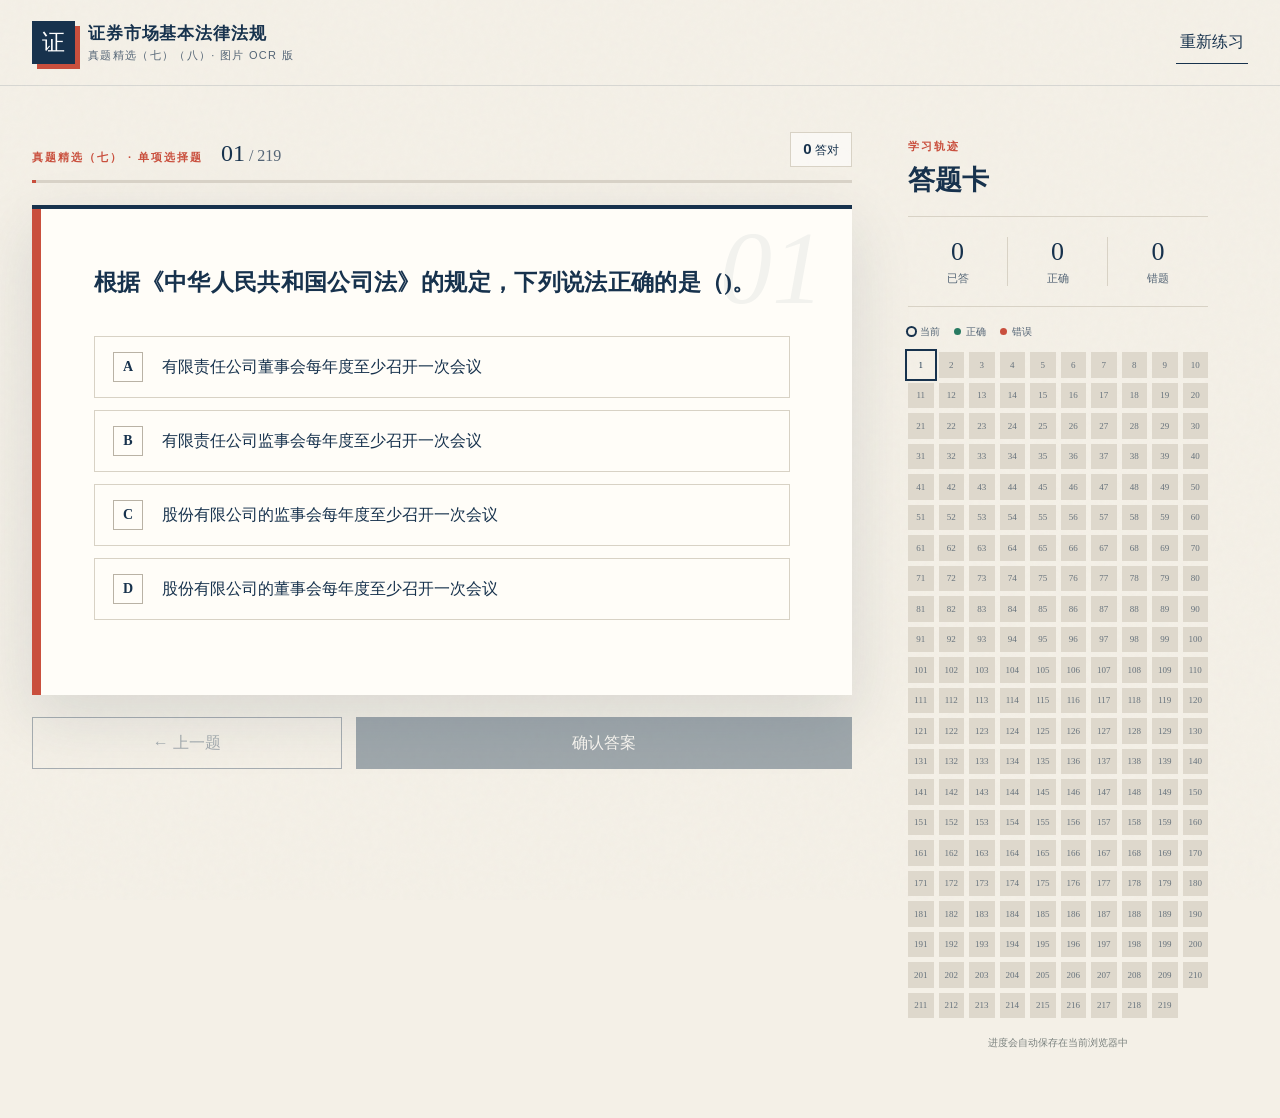
==== index.html @ a9a75b86 "Fix missing options and question 11 entries" ====
<!doctype html>
<html lang="zh-CN">
<head>
  <meta charset="UTF-8" />
  <meta name="viewport" content="width=device-width, initial-scale=1.0" />
  <meta name="theme-color" content="#17324d" />
  <title>证券市场基本法律法规 · 真题精选七八</title>
  <link rel="stylesheet" href="styles.css?v=4" />
</head>
<body>
  <div class="paper-noise" aria-hidden="true"></div>
  <header class="topbar">
    <a class="brand" href="#" aria-label="返回第一题">
      <span class="brand-mark">证</span>
      <span><strong>证券市场基本法律法规</strong><small>真题精选（七）（八）· 图片 OCR 版</small></span>
    </a>
    <div class="header-actions">
      <button class="text-button" id="resetBtn" type="button">重新练习</button>
      <button class="icon-button mobile-only" id="sheetBtn" type="button" aria-label="打开答题卡">☷</button>
    </div>
  </header>

  <main class="app-shell">
    <section class="quiz-panel">
      <div class="progress-row">
        <div>
          <span class="eyebrow" id="category">单项选择题</span>
          <span class="question-count"><b id="currentNo">01</b> / 219</span>
        </div>
        <div class="score-pill"><span id="correctCount">0</span> 答对</div>
      </div>
      <div class="progress-track" aria-label="答题进度"><div id="progressBar"></div></div>

      <article class="question-card" id="questionCard">
        <div class="question-number" aria-hidden="true" id="bigNo">01</div>
        <h1 id="questionText"></h1>
        <div class="options" id="options" role="radiogroup" aria-label="请选择答案"></div>

        <div class="feedback" id="feedback" hidden>
          <div class="feedback-title">
            <span class="feedback-icon" id="feedbackIcon"></span>
            <div><strong id="feedbackHeading"></strong><small id="answerLine"></small></div>
          </div>
          <section class="analysis-module">
            <span class="module-kicker">第二模块 · 原题解析</span>
            <p id="analysisText"></p>
          </section>
          <section class="glossary-module" aria-labelledby="glossaryTitle">
            <div class="glossary-head">
              <div><span class="module-kicker">第三模块 · 专业名词白话讲堂</span><h2 id="glossaryTitle">把术语翻译成人话</h2></div>
              <span class="beginner-badge">新手友好</span>
            </div>
            <div class="glossary-cards" id="glossaryCards"></div>
          </section>
        </div>
      </article>

      <div class="quiz-actions">
        <button class="secondary-button" id="prevBtn" type="button">← 上一题</button>
        <button class="primary-button" id="submitBtn" type="button" disabled>确认答案</button>
        <button class="primary-button" id="nextBtn" type="button" hidden>下一题 →</button>
      </div>
    </section>

    <aside class="answer-sheet" id="answerSheet" aria-label="答题卡">
      <div class="sheet-head">
        <div><span class="eyebrow">学习轨迹</span><h2>答题卡</h2></div>
        <button class="icon-button mobile-only" id="closeSheetBtn" type="button" aria-label="关闭答题卡">×</button>
      </div>
      <div class="stats">
        <div><b id="answeredStat">0</b><span>已答</span></div>
        <div><b id="rightStat">0</b><span>正确</span></div>
        <div><b id="wrongStat">0</b><span>错题</span></div>
      </div>
      <div class="legend"><span><i class="dot current"></i>当前</span><span><i class="dot right"></i>正确</span><span><i class="dot wrong"></i>错误</span></div>
      <nav class="question-grid" id="questionGrid" aria-label="题目列表"></nav>
      <p class="sheet-note">进度会自动保存在当前浏览器中</p>
    </aside>
  </main>

  <div class="overlay" id="overlay" hidden></div>
  <div class="toast" id="toast" role="status" aria-live="polite"></div>
  <script src="data.js?v=6"></script>
  <script src="glossary.js?v=6"></script>
  <script src="app.js?v=6"></script>
</body>
</html>
---- styles.css ----
:root {
  --ink: #17324d;
  --ink-soft: #536475;
  --paper: #f4f0e7;
  --card: #fffdf8;
  --line: #d8d2c5;
  --accent: #c94f3d;
  --accent-dark: #9d3427;
  --success: #287a61;
  --success-bg: #e8f4ee;
  --error-bg: #faece8;
  --shadow: 0 22px 60px rgba(26, 45, 61, .12);
}

* { box-sizing: border-box; }
html { scroll-behavior: smooth; }
body {
  margin: 0;
  color: var(--ink);
  background: var(--paper);
  font-family: "Noto Sans SC", "Microsoft YaHei", sans-serif;
  min-height: 100vh;
}
button { font: inherit; }
button:focus-visible, a:focus-visible { outline: 3px solid rgba(201,79,61,.3); outline-offset: 3px; }

.paper-noise {
  position: fixed; inset: 0; pointer-events: none; opacity: .3;
  background-image: url("data:image/svg+xml,%3Csvg viewBox='0 0 180 180' xmlns='http://www.w3.org/2000/svg'%3E%3Cfilter id='n'%3E%3CfeTurbulence type='fractalNoise' baseFrequency='.8' numOctaves='3' stitchTiles='stitch'/%3E%3C/filter%3E%3Crect width='100%25' height='100%25' filter='url(%23n)' opacity='.08'/%3E%3C/svg%3E");
}

.topbar {
  height: 86px; display: flex; align-items: center; justify-content: space-between;
  max-width: 1280px; margin: auto; padding: 0 32px; position: relative; z-index: 5;
  border-bottom: 1px solid rgba(23,50,77,.13);
}
.brand { display: flex; align-items: center; gap: 13px; color: inherit; text-decoration: none; }
.brand-mark {
  width: 43px; height: 43px; display: grid; place-items: center; color: #fff; background: var(--ink);
  font-family: STSong, SimSun, serif; font-size: 23px; box-shadow: 5px 5px 0 var(--accent);
}
.brand strong, .brand small { display: block; }
.brand strong { font: 700 17px STSong, SimSun, serif; letter-spacing: .05em; }
.brand small { margin-top: 3px; color: var(--ink-soft); font-size: 11px; letter-spacing: .12em; }
.header-actions { display: flex; gap: 10px; }
.text-button, .icon-button { border: 0; background: transparent; color: var(--ink); cursor: pointer; }
.text-button { padding: 10px 4px; border-bottom: 1px solid var(--ink); }
.icon-button { width: 42px; height: 42px; font-size: 25px; }

.app-shell {
  position: relative; z-index: 1; max-width: 1280px; margin: 0 auto; padding: 46px 32px 64px;
  display: grid; grid-template-columns: minmax(0, 820px) 300px; gap: 56px; align-items: start;
}
.progress-row { display: flex; align-items: flex-end; justify-content: space-between; margin-bottom: 13px; }
.progress-row > div:first-child { display: flex; align-items: baseline; gap: 18px; }
.eyebrow { color: var(--accent); font-size: 11px; font-weight: 800; letter-spacing: .18em; text-transform: uppercase; }
.question-count { color: var(--ink-soft); font-family: Georgia, serif; }
.question-count b { color: var(--ink); font-size: 24px; font-weight: 500; }
.score-pill { padding: 7px 12px; background: rgba(255,255,255,.55); border: 1px solid var(--line); font-size: 12px; }
.score-pill span { font-weight: 800; font-size: 15px; }
.progress-track { height: 3px; background: #d9d3c8; margin-bottom: 22px; overflow: hidden; }
.progress-track div { width: 1%; height: 100%; background: var(--accent); transition: width .35s ease; }

.question-card {
  position: relative; min-height: 490px; padding: 54px 62px 48px; background: var(--card);
  box-shadow: var(--shadow); border-top: 4px solid var(--ink); overflow: hidden;
}
.question-card::after { content: ""; position: absolute; left: 0; bottom: 0; width: 9px; height: 100%; background: var(--accent); }
.question-number {
  position: absolute; right: 28px; top: 7px; color: rgba(23,50,77,.055);
  font: italic 104px/1 Georgia, serif; pointer-events: none;
}
h1 { position: relative; margin: 0 0 34px; max-width: 690px; font: 700 23px/1.7 STSong, SimSun, serif; letter-spacing: .015em; }
.options { display: grid; gap: 12px; position: relative; }
.option {
  width: 100%; display: grid; grid-template-columns: 36px 1fr; gap: 13px; align-items: center;
  padding: 15px 18px; color: var(--ink); text-align: left; line-height: 1.55; background: transparent;
  border: 1px solid var(--line); cursor: pointer; transition: transform .16s ease, border-color .16s, background .16s;
}
.option:hover:not(:disabled) { transform: translateX(5px); border-color: var(--ink); background: #faf7ef; }
.option-key { width: 30px; height: 30px; display: grid; place-items: center; border: 1px solid #b9b2a5; font: 600 14px Georgia, serif; }
.option.selected { border-color: var(--ink); background: #edf1f4; box-shadow: inset 4px 0 var(--ink); }
.option.selected .option-key { color: #fff; background: var(--ink); border-color: var(--ink); }
.option.correct { border-color: var(--success); background: var(--success-bg); box-shadow: inset 4px 0 var(--success); }
.option.correct .option-key { color: #fff; background: var(--success); border-color: var(--success); }
.option.incorrect { border-color: var(--accent); background: var(--error-bg); box-shadow: inset 4px 0 var(--accent); }
.option.incorrect .option-key { color: #fff; background: var(--accent); border-color: var(--accent); }
.option:disabled { cursor: default; }

.feedback { margin-top: 26px; padding: 22px 24px; border-left: 3px solid var(--success); background: var(--success-bg); animation: reveal .35s ease both; }
.feedback.wrong { border-color: var(--accent); background: var(--error-bg); }
.feedback-title { display: flex; gap: 13px; align-items: center; }
.feedback-icon { width: 30px; height: 30px; display: grid; place-items: center; flex: 0 0 auto; color: #fff; background: var(--success); border-radius: 50%; }
.wrong .feedback-icon { background: var(--accent); }
.feedback-title strong, .feedback-title small { display: block; }
.feedback-title strong { font-family: STSong, SimSun, serif; font-size: 18px; }
.feedback-title small { margin-top: 3px; color: var(--ink-soft); }
.feedback p { color: #405363; font-size: 14px; line-height: 1.85; }
.analysis-module { margin-top: 20px; padding-top: 18px; border-top: 1px solid rgba(23,50,77,.14); }
.analysis-module p { margin: 10px 0 0; }
.module-kicker { color: var(--accent-dark); font-size: 10px; font-weight: 800; letter-spacing: .13em; }
.glossary-module { margin: 24px -24px -22px; padding: 24px; background: #f6edcf; border-top: 1px solid #dfcf9f; }
.glossary-head { display: flex; align-items: flex-start; justify-content: space-between; gap: 18px; margin-bottom: 15px; }
.glossary-head h2 { margin: 6px 0 0; font: 700 20px STSong, SimSun, serif; }
.beginner-badge { flex: 0 0 auto; padding: 5px 8px; color: #735e24; background: rgba(255,255,255,.55); border: 1px solid #cfbb7c; font-size: 10px; }
.glossary-cards { display: grid; gap: 10px; }
.term-card { padding: 16px 17px; background: rgba(255,253,248,.72); border: 1px solid #ddcc99; }
.term-title { display: flex; align-items: center; gap: 10px; }
.term-title > span { color: #a68b3f; font: italic 12px Georgia, serif; }
.term-title h3 { margin: 0; font: 700 17px STSong, SimSun, serif; }
.term-card p { margin: 9px 0 0; color: #4b4b3f; line-height: 1.75; }
.term-card p b { color: #6d5a27; }
.term-card .analogy { padding: 9px 11px; background: rgba(218,192,118,.18); border-left: 2px solid #b99b48; }
.source-links {
  display: flex; flex-wrap: wrap; gap: 9px; align-items: center; margin: 15px 0 0;
  padding: 12px 13px; background: rgba(255,255,255,.5); border: 1px dashed #c7b474;
  color: #6a5d36; font-size: 12px; line-height: 1.6;
}
.source-links a {
  padding: 6px 9px; color: #17324d; text-decoration: none; background: #fffaf0;
  border: 1px solid #d6c58f;
}
.source-links a:hover { border-color: var(--ink); box-shadow: inset 0 -2px rgba(23,50,77,.12); }
.source-links span { flex-basis: 100%; color: #7d714b; }
@keyframes reveal { from { opacity: 0; transform: translateY(8px); } }

.quiz-actions { display: grid; grid-template-columns: 1fr 1.6fr; gap: 14px; margin-top: 22px; }
.primary-button, .secondary-button { min-height: 52px; border: 1px solid var(--ink); cursor: pointer; transition: .18s ease; }
.primary-button { color: #fff; background: var(--ink); }
.primary-button:hover:not(:disabled) { background: #234966; transform: translateY(-2px); }
.primary-button:disabled { opacity: .38; cursor: not-allowed; }
.secondary-button { color: var(--ink); background: transparent; }
.secondary-button:hover:not(:disabled) { background: rgba(255,255,255,.55); }
.secondary-button:disabled { opacity: .35; cursor: not-allowed; }

.answer-sheet { position: sticky; top: 28px; padding: 4px 0; }
.sheet-head { display: flex; justify-content: space-between; align-items: start; padding-bottom: 18px; border-bottom: 1px solid var(--line); }
.sheet-head h2 { margin: 8px 0 0; font: 700 27px STSong, SimSun, serif; }
.stats { display: grid; grid-template-columns: repeat(3,1fr); padding: 20px 0; border-bottom: 1px solid var(--line); }
.stats div { text-align: center; border-right: 1px solid var(--line); }
.stats div:last-child { border: 0; }
.stats b, .stats span { display: block; }
.stats b { font: 26px Georgia, serif; }
.stats span { margin-top: 4px; color: var(--ink-soft); font-size: 11px; }
.legend { display: flex; gap: 14px; margin: 18px 0 13px; color: var(--ink-soft); font-size: 10px; }
.dot { display: inline-block; width: 7px; height: 7px; margin-right: 5px; border-radius: 50%; background: #c8c2b7; }
.dot.current { box-shadow: 0 0 0 2px var(--ink); background: transparent; }
.dot.right { background: var(--success); }
.dot.wrong { background: var(--accent); }
.question-grid { display: grid; grid-template-columns: repeat(10, 1fr); gap: 5px; }
.q-dot { aspect-ratio: 1; min-width: 0; padding: 0; border: 0; background: #ded8cc; color: #66727c; font: 9px Georgia, serif; cursor: pointer; }
.q-dot:hover { background: #cbc3b5; }
.q-dot.is-current { outline: 2px solid var(--ink); outline-offset: 1px; background: transparent; color: var(--ink); }
.q-dot.is-right { color: #fff; background: var(--success); }
.q-dot.is-wrong { color: #fff; background: var(--accent); }
.q-dot.is-current.is-right, .q-dot.is-current.is-wrong { outline-color: var(--ink); }
.sheet-note { margin: 18px 0 0; color: #7b827f; font-size: 10px; text-align: center; }
.mobile-only { display: none; }
.overlay { position: fixed; inset: 0; z-index: 8; background: rgba(16,28,38,.46); backdrop-filter: blur(2px); }
.toast { position: fixed; left: 50%; bottom: 28px; z-index: 20; transform: translate(-50%, 20px); padding: 11px 18px; color: #fff; background: var(--ink); opacity: 0; pointer-events: none; transition: .25s; }
.toast.show { opacity: 1; transform: translate(-50%,0); }

@media (max-width: 900px) {
  .mobile-only { display: block; }
  .topbar { height: 74px; padding: 0 20px; }
  .brand strong { font-size: 15px; }
  .app-shell { display: block; padding: 30px 20px 48px; }
  .answer-sheet { position: fixed; top: 0; right: 0; z-index: 10; width: min(86vw, 350px); height: 100vh; padding: 28px 25px; background: var(--paper); transform: translateX(105%); transition: transform .28s ease; overflow-y: auto; }
  .answer-sheet.open { transform: translateX(0); }
  .question-grid { grid-template-columns: repeat(8, 1fr); }
}
@media (max-width: 600px) {
  .brand small { display: none; }
  .text-button { font-size: 12px; }
  .app-shell { padding: 22px 14px 36px; }
  .question-card { min-height: 0; padding: 39px 23px 31px 27px; }
  .question-number { right: 10px; font-size: 72px; }
  h1 { margin-bottom: 25px; font-size: 19px; line-height: 1.65; }
  .option { grid-template-columns: 31px 1fr; gap: 10px; padding: 13px 12px; font-size: 14px; }
  .option-key { width: 27px; height: 27px; }
  .quiz-actions { grid-template-columns: 1fr 1.35fr; }
  .feedback { padding: 18px; }
  .glossary-module { margin: 22px -18px -18px; padding: 20px 18px; }
  .glossary-head { display: block; }
  .beginner-badge { display: inline-block; margin-top: 10px; }
}
@media (prefers-reduced-motion: reduce) { *, *::before, *::after { scroll-behavior: auto !important; transition: none !important; animation: none !important; } }
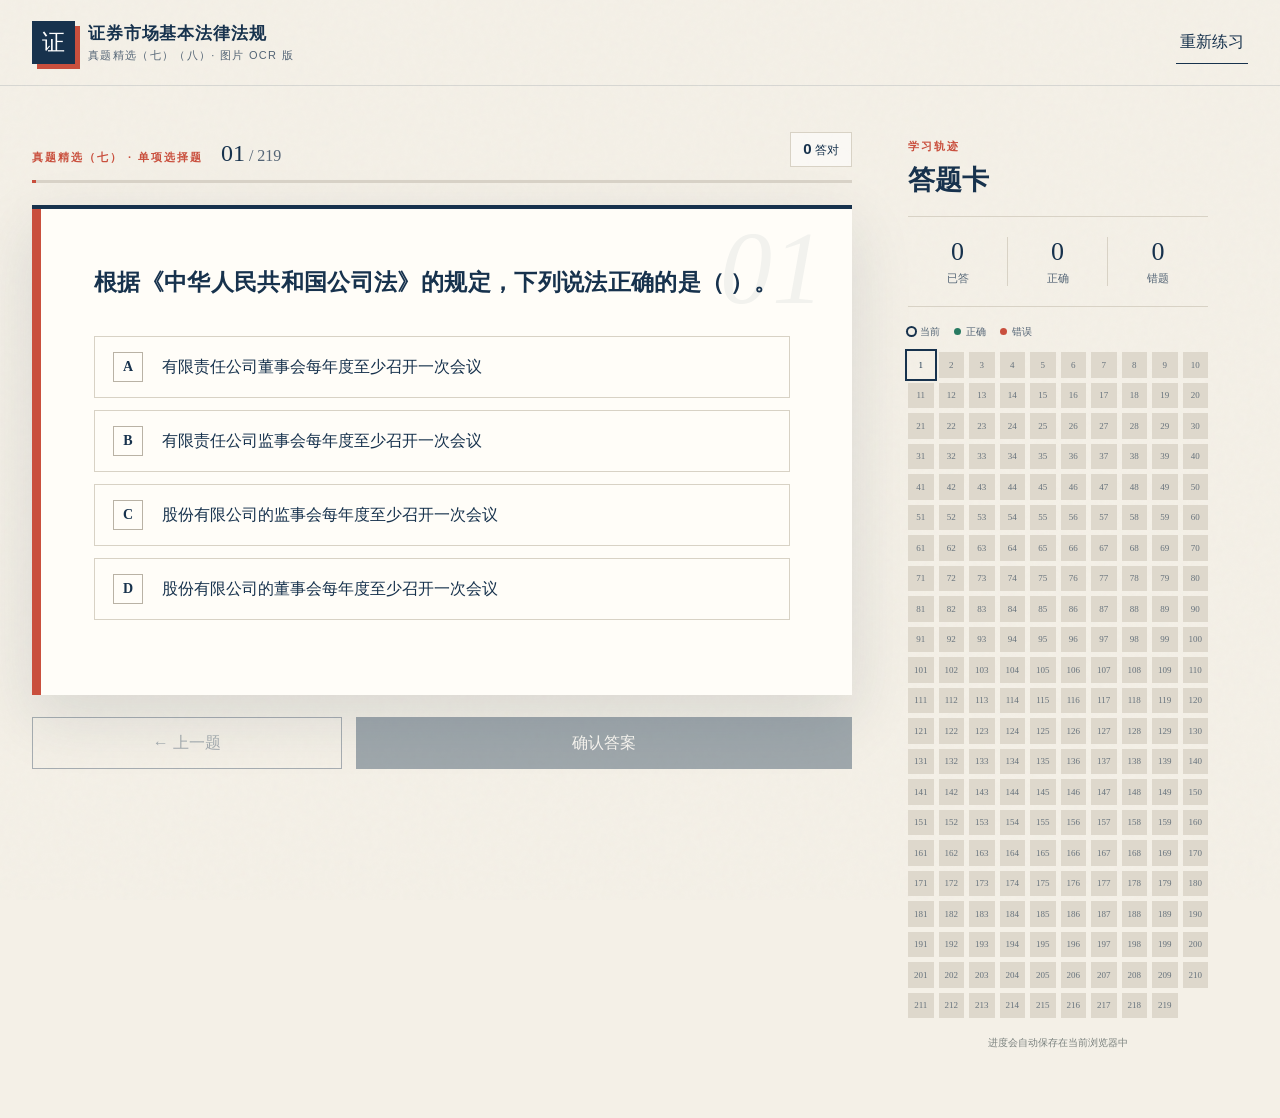
==== commit fcc371bb: "Regenerate aligned explanations for all questions" ====
--- a/index.html
+++ b/index.html
@@ -80,8 +80,8 @@
 
   <div class="overlay" id="overlay" hidden></div>
   <div class="toast" id="toast" role="status" aria-live="polite"></div>
-  <script src="data.js?v=6"></script>
-  <script src="glossary.js?v=6"></script>
-  <script src="app.js?v=6"></script>
+  <script src="data.js?v=10"></script>
+  <script src="glossary.js?v=10"></script>
+  <script src="app.js?v=10"></script>
 </body>
 </html>
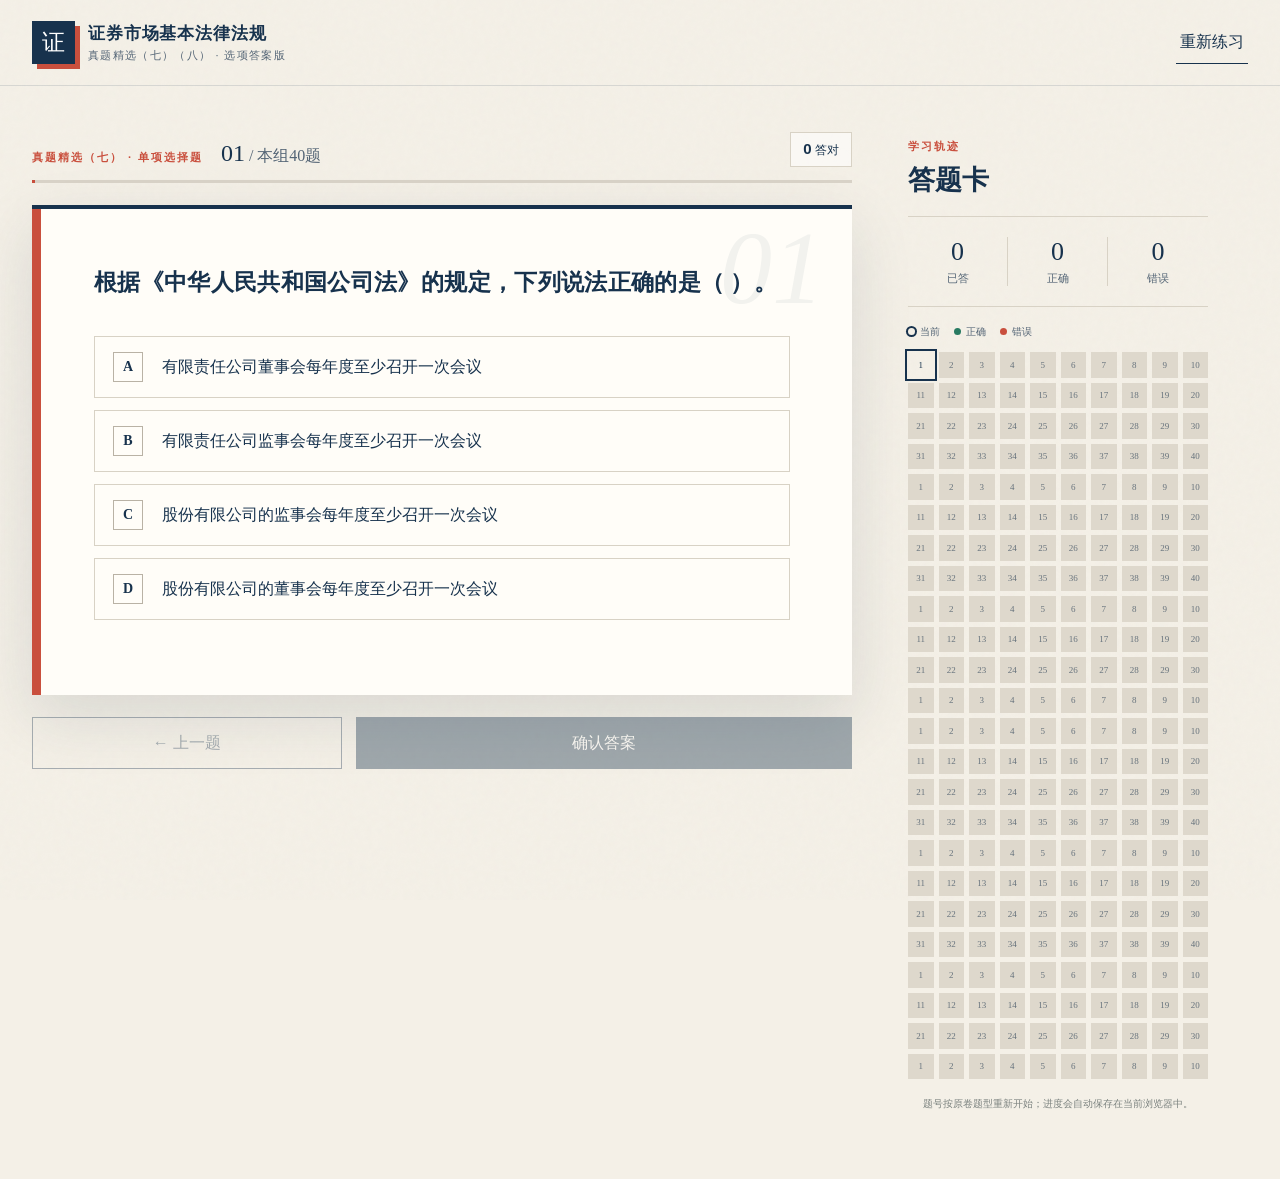
==== commit 12fcd8cd: "Switch quiz to answers-only and restore numbering" ====
--- a/index.html
+++ b/index.html
@@ -5,18 +5,21 @@
   <meta name="viewport" content="width=device-width, initial-scale=1.0" />
   <meta name="theme-color" content="#17324d" />
   <title>证券市场基本法律法规 · 真题精选七八</title>
-  <link rel="stylesheet" href="styles.css?v=4" />
+  <link rel="stylesheet" href="styles.css?v=11" />
 </head>
 <body>
   <div class="paper-noise" aria-hidden="true"></div>
   <header class="topbar">
     <a class="brand" href="#" aria-label="返回第一题">
       <span class="brand-mark">证</span>
-      <span><strong>证券市场基本法律法规</strong><small>真题精选（七）（八）· 图片 OCR 版</small></span>
+      <span>
+        <strong>证券市场基本法律法规</strong>
+        <small>真题精选（七）（八） · 选项答案版</small>
+      </span>
     </a>
     <div class="header-actions">
       <button class="text-button" id="resetBtn" type="button">重新练习</button>
-      <button class="icon-button mobile-only" id="sheetBtn" type="button" aria-label="打开答题卡">☷</button>
+      <button class="icon-button mobile-only" id="sheetBtn" type="button" aria-label="打开答题卡">☰</button>
     </div>
   </header>
 
@@ -25,7 +28,7 @@
       <div class="progress-row">
         <div>
           <span class="eyebrow" id="category">单项选择题</span>
-          <span class="question-count"><b id="currentNo">01</b> / 219</span>
+          <span class="question-count"><b id="currentNo">01</b> / 本组40题</span>
         </div>
         <div class="score-pill"><span id="correctCount">0</span> 答对</div>
       </div>
@@ -39,19 +42,11 @@
         <div class="feedback" id="feedback" hidden>
           <div class="feedback-title">
             <span class="feedback-icon" id="feedbackIcon"></span>
-            <div><strong id="feedbackHeading"></strong><small id="answerLine"></small></div>
+            <div>
+              <strong id="feedbackHeading"></strong>
+              <small id="answerLine"></small>
+            </div>
           </div>
-          <section class="analysis-module">
-            <span class="module-kicker">第二模块 · 原题解析</span>
-            <p id="analysisText"></p>
-          </section>
-          <section class="glossary-module" aria-labelledby="glossaryTitle">
-            <div class="glossary-head">
-              <div><span class="module-kicker">第三模块 · 专业名词白话讲堂</span><h2 id="glossaryTitle">把术语翻译成人话</h2></div>
-              <span class="beginner-badge">新手友好</span>
-            </div>
-            <div class="glossary-cards" id="glossaryCards"></div>
-          </section>
         </div>
       </article>
 
@@ -70,18 +65,21 @@
       <div class="stats">
         <div><b id="answeredStat">0</b><span>已答</span></div>
         <div><b id="rightStat">0</b><span>正确</span></div>
-        <div><b id="wrongStat">0</b><span>错题</span></div>
+        <div><b id="wrongStat">0</b><span>错误</span></div>
       </div>
-      <div class="legend"><span><i class="dot current"></i>当前</span><span><i class="dot right"></i>正确</span><span><i class="dot wrong"></i>错误</span></div>
+      <div class="legend">
+        <span><i class="dot current"></i>当前</span>
+        <span><i class="dot right"></i>正确</span>
+        <span><i class="dot wrong"></i>错误</span>
+      </div>
       <nav class="question-grid" id="questionGrid" aria-label="题目列表"></nav>
-      <p class="sheet-note">进度会自动保存在当前浏览器中</p>
+      <p class="sheet-note">题号按原卷题型重新开始；进度会自动保存在当前浏览器中。</p>
     </aside>
   </main>
 
   <div class="overlay" id="overlay" hidden></div>
   <div class="toast" id="toast" role="status" aria-live="polite"></div>
-  <script src="data.js?v=10"></script>
-  <script src="glossary.js?v=10"></script>
-  <script src="app.js?v=10"></script>
+  <script src="data.js?v=11"></script>
+  <script src="app.js?v=11"></script>
 </body>
 </html>
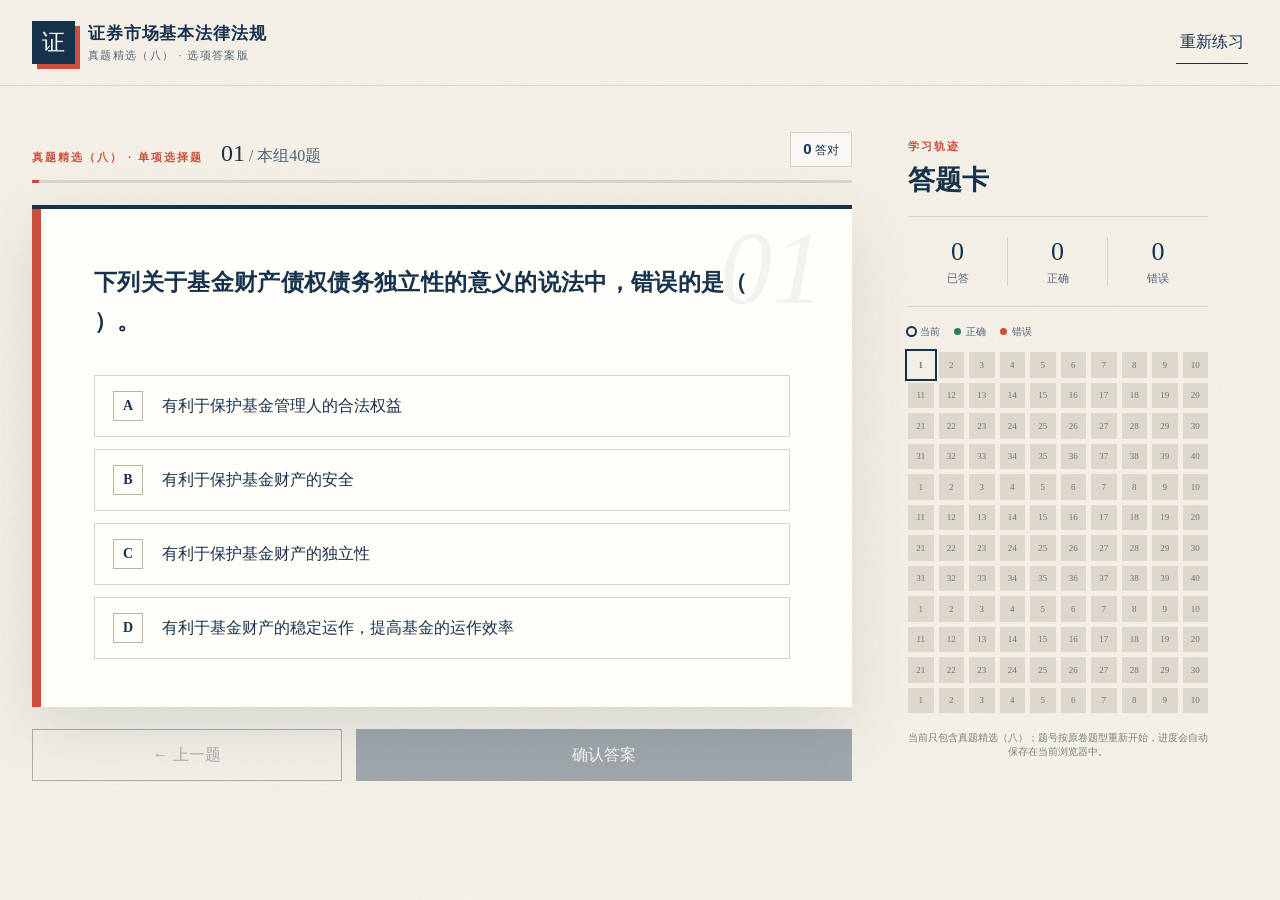
==== commit e9acb4ca: "Limit quiz to exam eight and audit question order" ====
--- a/index.html
+++ b/index.html
@@ -4,7 +4,7 @@
   <meta charset="UTF-8" />
   <meta name="viewport" content="width=device-width, initial-scale=1.0" />
   <meta name="theme-color" content="#17324d" />
-  <title>证券市场基本法律法规 · 真题精选七八</title>
+  <title>证券市场基本法律法规 · 真题精选八</title>
   <link rel="stylesheet" href="styles.css?v=11" />
 </head>
 <body>
@@ -14,7 +14,7 @@
       <span class="brand-mark">证</span>
       <span>
         <strong>证券市场基本法律法规</strong>
-        <small>真题精选（七）（八） · 选项答案版</small>
+        <small>真题精选（八） · 选项答案版</small>
       </span>
     </a>
     <div class="header-actions">
@@ -73,13 +73,13 @@
         <span><i class="dot wrong"></i>错误</span>
       </div>
       <nav class="question-grid" id="questionGrid" aria-label="题目列表"></nav>
-      <p class="sheet-note">题号按原卷题型重新开始；进度会自动保存在当前浏览器中。</p>
+      <p class="sheet-note">当前只包含真题精选（八）；题号按原卷题型重新开始，进度会自动保存在当前浏览器中。</p>
     </aside>
   </main>
 
   <div class="overlay" id="overlay" hidden></div>
   <div class="toast" id="toast" role="status" aria-live="polite"></div>
-  <script src="data.js?v=11"></script>
-  <script src="app.js?v=11"></script>
+  <script src="data.js?v=12"></script>
+  <script src="app.js?v=12"></script>
 </body>
 </html>
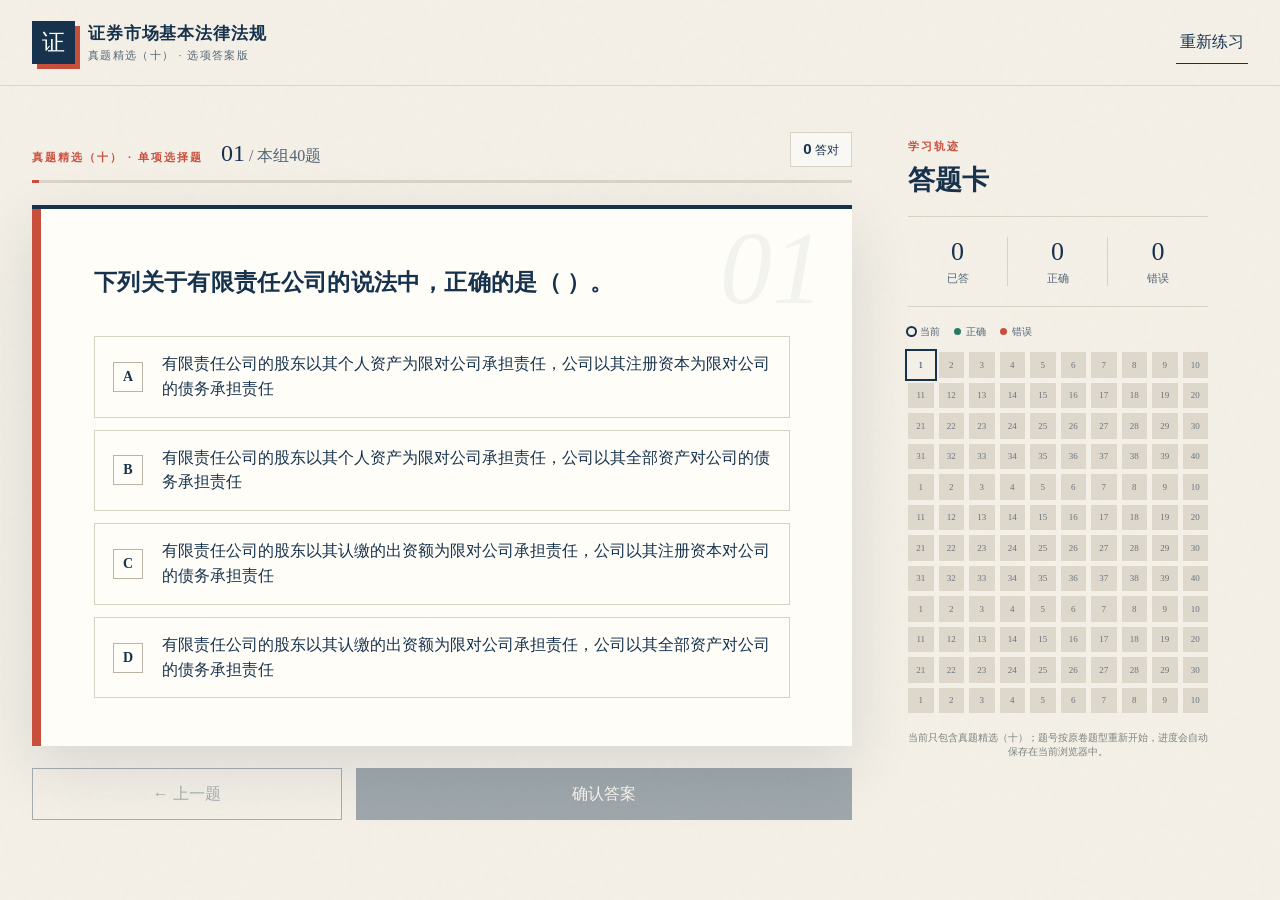
==== commit 648fa340: "Publish exam ten quiz with answers" ====
--- a/index.html
+++ b/index.html
@@ -4,8 +4,8 @@
   <meta charset="UTF-8" />
   <meta name="viewport" content="width=device-width, initial-scale=1.0" />
   <meta name="theme-color" content="#17324d" />
-  <title>证券市场基本法律法规 · 真题精选八</title>
-  <link rel="stylesheet" href="styles.css?v=11" />
+  <title>证券市场基本法律法规 · 真题精选十</title>
+  <link rel="stylesheet" href="styles.css?v=13" />
 </head>
 <body>
   <div class="paper-noise" aria-hidden="true"></div>
@@ -14,7 +14,7 @@
       <span class="brand-mark">证</span>
       <span>
         <strong>证券市场基本法律法规</strong>
-        <small>真题精选（八） · 选项答案版</small>
+        <small>真题精选（十） · 选项答案版</small>
       </span>
     </a>
     <div class="header-actions">
@@ -36,6 +36,10 @@
 
       <article class="question-card" id="questionCard">
         <div class="question-number" aria-hidden="true" id="bigNo">01</div>
+        <section class="case-material" id="caseMaterial" hidden>
+          <span class="module-kicker">材料背景</span>
+          <p id="caseMaterialText"></p>
+        </section>
         <h1 id="questionText"></h1>
         <div class="options" id="options" role="radiogroup" aria-label="请选择答案"></div>
 
@@ -73,13 +77,13 @@
         <span><i class="dot wrong"></i>错误</span>
       </div>
       <nav class="question-grid" id="questionGrid" aria-label="题目列表"></nav>
-      <p class="sheet-note">当前只包含真题精选（八）；题号按原卷题型重新开始，进度会自动保存在当前浏览器中。</p>
+      <p class="sheet-note">当前只包含真题精选（十）；题号按原卷题型重新开始，进度会自动保存在当前浏览器中。</p>
     </aside>
   </main>
 
   <div class="overlay" id="overlay" hidden></div>
   <div class="toast" id="toast" role="status" aria-live="polite"></div>
-  <script src="data.js?v=12"></script>
-  <script src="app.js?v=12"></script>
+  <script src="data.js?v=13"></script>
+  <script src="app.js?v=13"></script>
 </body>
 </html>
--- a/styles.css
+++ b/styles.css
@@ -66,6 +66,11 @@
   box-shadow: var(--shadow); border-top: 4px solid var(--ink); overflow: hidden;
 }
 .question-card::after { content: ""; position: absolute; left: 0; bottom: 0; width: 9px; height: 100%; background: var(--accent); }
+.case-material {
+  position: relative; margin: 0 0 24px; padding: 18px 20px; background: #f8f2df;
+  border: 1px solid rgba(145, 100, 38, .22); border-left: 4px solid var(--accent);
+}
+.case-material p { margin: 8px 0 0; color: #314557; font-size: 14px; line-height: 1.9; }
 .question-number {
   position: absolute; right: 28px; top: 7px; color: rgba(23,50,77,.055);
   font: italic 104px/1 Georgia, serif; pointer-events: none;
